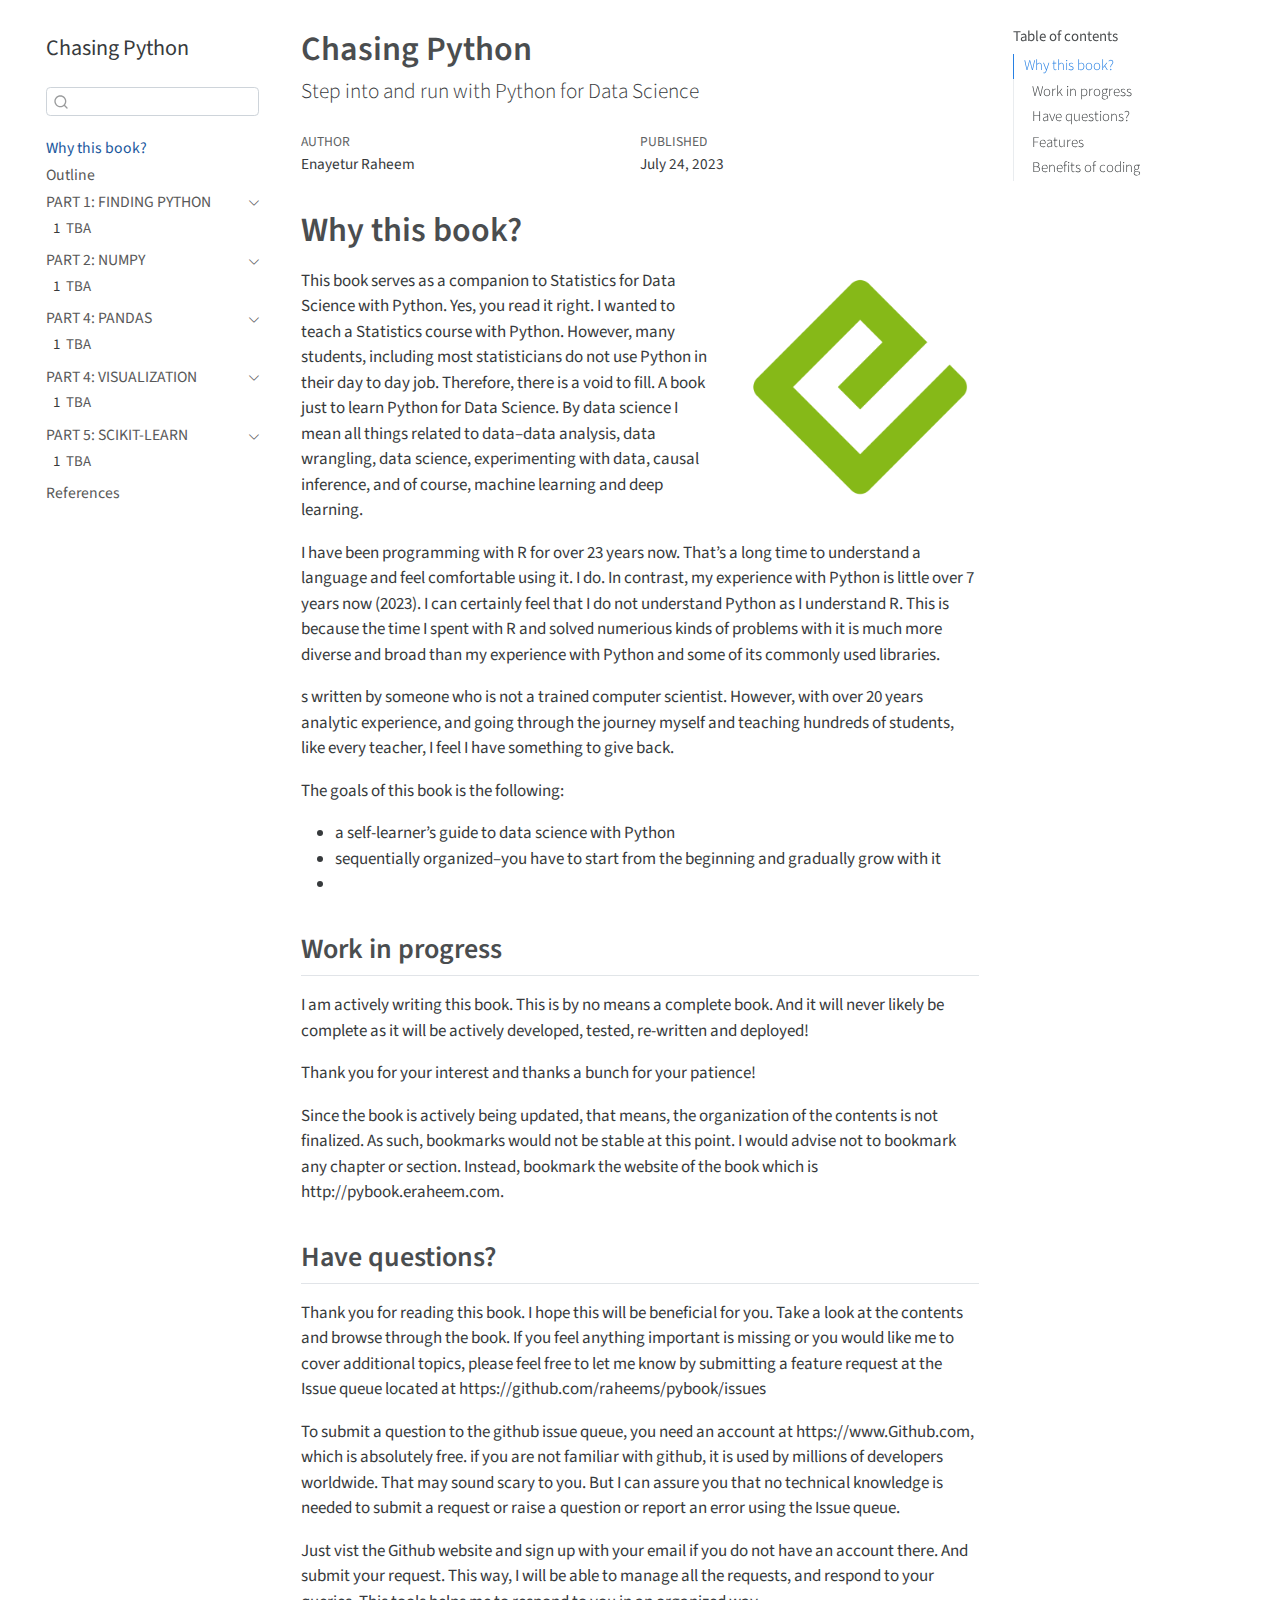
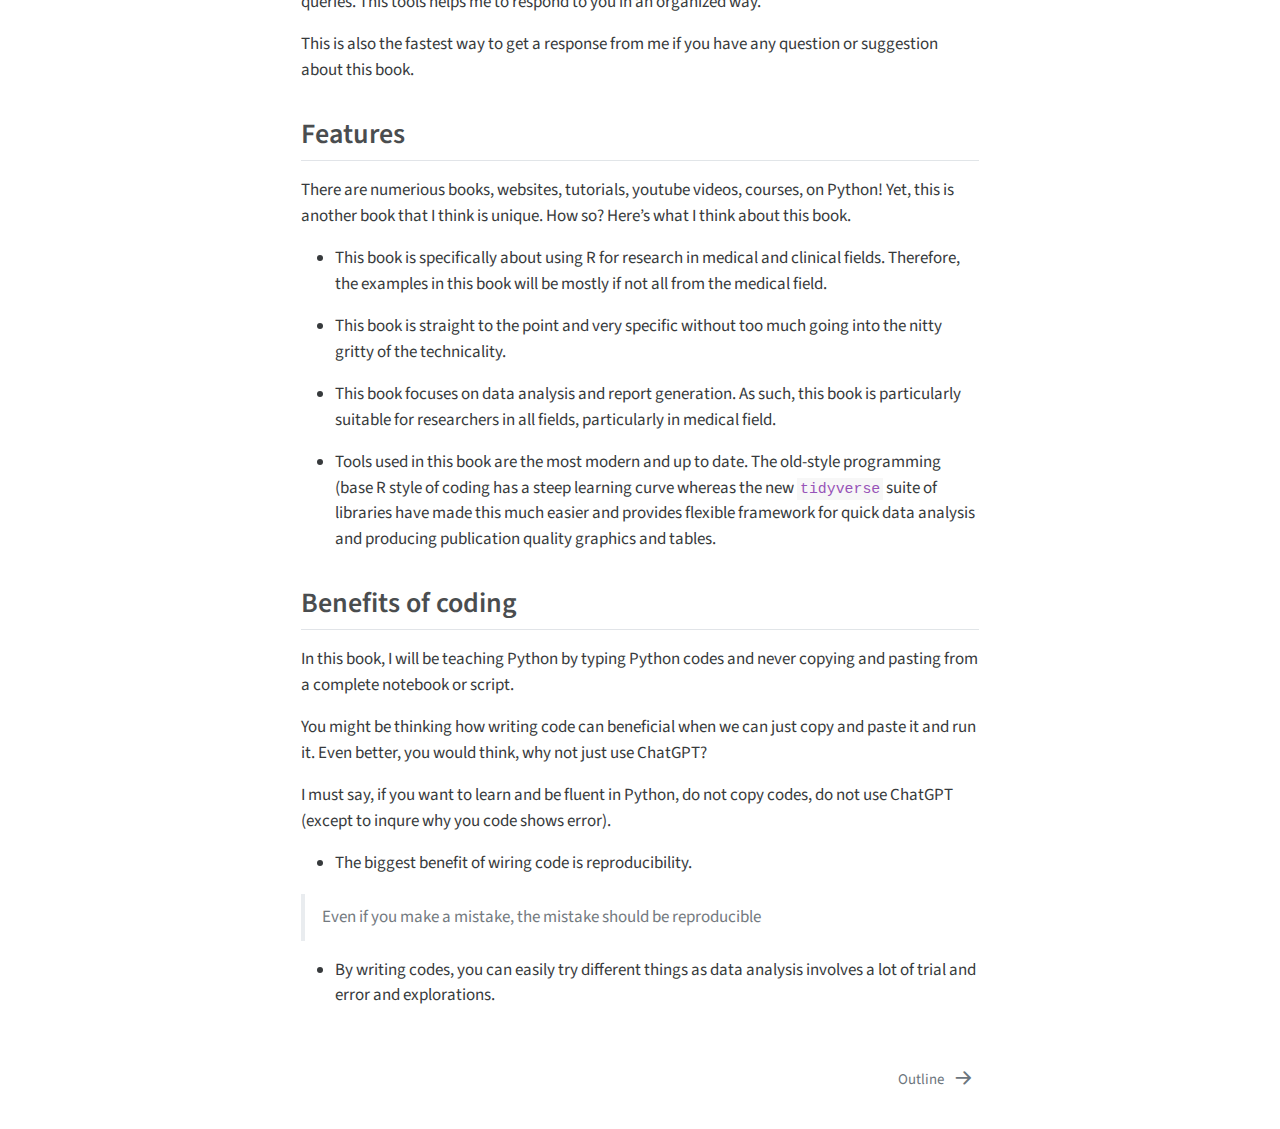
==== _book/index.html @ adffb4a1 "initial commit" ====
<!DOCTYPE html>
<html xmlns="http://www.w3.org/1999/xhtml" lang="en" xml:lang="en"><head>

<meta charset="utf-8">
<meta name="generator" content="quarto-1.3.353">

<meta name="viewport" content="width=device-width, initial-scale=1.0, user-scalable=yes">

<meta name="author" content="Enayetur Raheem">
<meta name="dcterms.date" content="2023-07-24">

<title>Chasing Python</title>
<style>
code{white-space: pre-wrap;}
span.smallcaps{font-variant: small-caps;}
div.columns{display: flex; gap: min(4vw, 1.5em);}
div.column{flex: auto; overflow-x: auto;}
div.hanging-indent{margin-left: 1.5em; text-indent: -1.5em;}
ul.task-list{list-style: none;}
ul.task-list li input[type="checkbox"] {
  width: 0.8em;
  margin: 0 0.8em 0.2em -1em; /* quarto-specific, see https://github.com/quarto-dev/quarto-cli/issues/4556 */ 
  vertical-align: middle;
}
</style>


<script src="site_libs/quarto-nav/quarto-nav.js"></script>
<script src="site_libs/quarto-nav/headroom.min.js"></script>
<script src="site_libs/clipboard/clipboard.min.js"></script>
<script src="site_libs/quarto-search/autocomplete.umd.js"></script>
<script src="site_libs/quarto-search/fuse.min.js"></script>
<script src="site_libs/quarto-search/quarto-search.js"></script>
<meta name="quarto:offset" content="./">
<link href="./outline.html" rel="next">
<script src="site_libs/quarto-html/quarto.js"></script>
<script src="site_libs/quarto-html/popper.min.js"></script>
<script src="site_libs/quarto-html/tippy.umd.min.js"></script>
<script src="site_libs/quarto-html/anchor.min.js"></script>
<link href="site_libs/quarto-html/tippy.css" rel="stylesheet">
<link href="site_libs/quarto-html/quarto-syntax-highlighting.css" rel="stylesheet" id="quarto-text-highlighting-styles">
<script src="site_libs/bootstrap/bootstrap.min.js"></script>
<link href="site_libs/bootstrap/bootstrap-icons.css" rel="stylesheet">
<link href="site_libs/bootstrap/bootstrap.min.css" rel="stylesheet" id="quarto-bootstrap" data-mode="light">
<script id="quarto-search-options" type="application/json">{
  "location": "sidebar",
  "copy-button": false,
  "collapse-after": 3,
  "panel-placement": "start",
  "type": "textbox",
  "limit": 20,
  "language": {
    "search-no-results-text": "No results",
    "search-matching-documents-text": "matching documents",
    "search-copy-link-title": "Copy link to search",
    "search-hide-matches-text": "Hide additional matches",
    "search-more-match-text": "more match in this document",
    "search-more-matches-text": "more matches in this document",
    "search-clear-button-title": "Clear",
    "search-detached-cancel-button-title": "Cancel",
    "search-submit-button-title": "Submit"
  }
}</script>


</head>

<body class="nav-sidebar floating">

<div id="quarto-search-results"></div>
  <header id="quarto-header" class="headroom fixed-top">
  <nav class="quarto-secondary-nav">
    <div class="container-fluid d-flex">
      <button type="button" class="quarto-btn-toggle btn" data-bs-toggle="collapse" data-bs-target="#quarto-sidebar,#quarto-sidebar-glass" aria-controls="quarto-sidebar" aria-expanded="false" aria-label="Toggle sidebar navigation" onclick="if (window.quartoToggleHeadroom) { window.quartoToggleHeadroom(); }">
        <i class="bi bi-layout-text-sidebar-reverse"></i>
      </button>
      <nav class="quarto-page-breadcrumbs" aria-label="breadcrumb"><ol class="breadcrumb"><li class="breadcrumb-item"><a href="./index.html">Why this book?</a></li></ol></nav>
      <a class="flex-grow-1" role="button" data-bs-toggle="collapse" data-bs-target="#quarto-sidebar,#quarto-sidebar-glass" aria-controls="quarto-sidebar" aria-expanded="false" aria-label="Toggle sidebar navigation" onclick="if (window.quartoToggleHeadroom) { window.quartoToggleHeadroom(); }">      
      </a>
      <button type="button" class="btn quarto-search-button" aria-label="Search" onclick="window.quartoOpenSearch();">
        <i class="bi bi-search"></i>
      </button>
    </div>
  </nav>
</header>
<!-- content -->
<div id="quarto-content" class="quarto-container page-columns page-rows-contents page-layout-article">
<!-- sidebar -->
  <nav id="quarto-sidebar" class="sidebar collapse collapse-horizontal sidebar-navigation floating overflow-auto">
    <div class="pt-lg-2 mt-2 text-left sidebar-header">
    <div class="sidebar-title mb-0 py-0">
      <a href="./">Chasing Python</a> 
    </div>
      </div>
        <div class="mt-2 flex-shrink-0 align-items-center">
        <div class="sidebar-search">
        <div id="quarto-search" class="" title="Search"></div>
        </div>
        </div>
    <div class="sidebar-menu-container"> 
    <ul class="list-unstyled mt-1">
        <li class="sidebar-item">
  <div class="sidebar-item-container"> 
  <a href="./index.html" class="sidebar-item-text sidebar-link active">
 <span class="menu-text">Why this book?</span></a>
  </div>
</li>
        <li class="sidebar-item">
  <div class="sidebar-item-container"> 
  <a href="./outline.html" class="sidebar-item-text sidebar-link">
 <span class="menu-text">Outline</span></a>
  </div>
</li>
        <li class="sidebar-item sidebar-item-section">
      <div class="sidebar-item-container"> 
            <a href="./python.html" class="sidebar-item-text sidebar-link">
 <span class="menu-text">PART 1: FINDING PYTHON</span></a>
          <a class="sidebar-item-toggle text-start" data-bs-toggle="collapse" data-bs-target="#quarto-sidebar-section-1" aria-expanded="true" aria-label="Toggle section">
            <i class="bi bi-chevron-right ms-2"></i>
          </a> 
      </div>
      <ul id="quarto-sidebar-section-1" class="collapse list-unstyled sidebar-section depth1 show">  
          <li class="sidebar-item">
  <div class="sidebar-item-container"> 
  <a href="./tba.html" class="sidebar-item-text sidebar-link">
 <span class="menu-text"><span class="chapter-number">1</span>&nbsp; <span class="chapter-title">TBA</span></span></a>
  </div>
</li>
      </ul>
  </li>
        <li class="sidebar-item sidebar-item-section">
      <div class="sidebar-item-container"> 
            <a href="./numpy.html" class="sidebar-item-text sidebar-link">
 <span class="menu-text">PART 2: NUMPY</span></a>
          <a class="sidebar-item-toggle text-start" data-bs-toggle="collapse" data-bs-target="#quarto-sidebar-section-2" aria-expanded="true" aria-label="Toggle section">
            <i class="bi bi-chevron-right ms-2"></i>
          </a> 
      </div>
      <ul id="quarto-sidebar-section-2" class="collapse list-unstyled sidebar-section depth1 show">  
          <li class="sidebar-item">
  <div class="sidebar-item-container"> 
  <a href="./tba.html" class="sidebar-item-text sidebar-link">
 <span class="menu-text"><span class="chapter-number">1</span>&nbsp; <span class="chapter-title">TBA</span></span></a>
  </div>
</li>
      </ul>
  </li>
        <li class="sidebar-item sidebar-item-section">
      <div class="sidebar-item-container"> 
            <a href="./pandas.html" class="sidebar-item-text sidebar-link">
 <span class="menu-text">PART 4: PANDAS</span></a>
          <a class="sidebar-item-toggle text-start" data-bs-toggle="collapse" data-bs-target="#quarto-sidebar-section-3" aria-expanded="true" aria-label="Toggle section">
            <i class="bi bi-chevron-right ms-2"></i>
          </a> 
      </div>
      <ul id="quarto-sidebar-section-3" class="collapse list-unstyled sidebar-section depth1 show">  
          <li class="sidebar-item">
  <div class="sidebar-item-container"> 
  <a href="./tba.html" class="sidebar-item-text sidebar-link">
 <span class="menu-text"><span class="chapter-number">1</span>&nbsp; <span class="chapter-title">TBA</span></span></a>
  </div>
</li>
      </ul>
  </li>
        <li class="sidebar-item sidebar-item-section">
      <div class="sidebar-item-container"> 
            <a href="./viz.html" class="sidebar-item-text sidebar-link">
 <span class="menu-text">PART 4: VISUALIZATION</span></a>
          <a class="sidebar-item-toggle text-start" data-bs-toggle="collapse" data-bs-target="#quarto-sidebar-section-4" aria-expanded="true" aria-label="Toggle section">
            <i class="bi bi-chevron-right ms-2"></i>
          </a> 
      </div>
      <ul id="quarto-sidebar-section-4" class="collapse list-unstyled sidebar-section depth1 show">  
          <li class="sidebar-item">
  <div class="sidebar-item-container"> 
  <a href="./tba.html" class="sidebar-item-text sidebar-link">
 <span class="menu-text"><span class="chapter-number">1</span>&nbsp; <span class="chapter-title">TBA</span></span></a>
  </div>
</li>
      </ul>
  </li>
        <li class="sidebar-item sidebar-item-section">
      <div class="sidebar-item-container"> 
            <a href="./sklearn.html" class="sidebar-item-text sidebar-link">
 <span class="menu-text">PART 5: SCIKIT-LEARN</span></a>
          <a class="sidebar-item-toggle text-start" data-bs-toggle="collapse" data-bs-target="#quarto-sidebar-section-5" aria-expanded="true" aria-label="Toggle section">
            <i class="bi bi-chevron-right ms-2"></i>
          </a> 
      </div>
      <ul id="quarto-sidebar-section-5" class="collapse list-unstyled sidebar-section depth1 show">  
          <li class="sidebar-item">
  <div class="sidebar-item-container"> 
  <a href="./tba.html" class="sidebar-item-text sidebar-link">
 <span class="menu-text"><span class="chapter-number">1</span>&nbsp; <span class="chapter-title">TBA</span></span></a>
  </div>
</li>
      </ul>
  </li>
        <li class="sidebar-item">
  <div class="sidebar-item-container"> 
  <a href="./references.html" class="sidebar-item-text sidebar-link">
 <span class="menu-text">References</span></a>
  </div>
</li>
    </ul>
    </div>
</nav>
<div id="quarto-sidebar-glass" data-bs-toggle="collapse" data-bs-target="#quarto-sidebar,#quarto-sidebar-glass"></div>
<!-- margin-sidebar -->
    <div id="quarto-margin-sidebar" class="sidebar margin-sidebar">
        <nav id="TOC" role="doc-toc" class="toc-active">
    <h2 id="toc-title">Table of contents</h2>
   
  <ul>
  <li><a href="#why-this-book" id="toc-why-this-book" class="nav-link active" data-scroll-target="#why-this-book">Why this book?</a>
  <ul class="collapse">
  <li><a href="#work-in-progress" id="toc-work-in-progress" class="nav-link" data-scroll-target="#work-in-progress">Work in progress</a></li>
  <li><a href="#have-questions" id="toc-have-questions" class="nav-link" data-scroll-target="#have-questions">Have questions?</a></li>
  <li><a href="#features" id="toc-features" class="nav-link" data-scroll-target="#features">Features</a></li>
  <li><a href="#why_coding" id="toc-why_coding" class="nav-link" data-scroll-target="#why_coding">Benefits of coding</a></li>
  </ul></li>
  </ul>
</nav>
    </div>
<!-- main -->
<main class="content" id="quarto-document-content">

<header id="title-block-header" class="quarto-title-block default">
<div class="quarto-title">
<h1 class="title">Chasing Python</h1>
<p class="subtitle lead">Step into and run with Python for Data Science</p>
</div>



<div class="quarto-title-meta">

    <div>
    <div class="quarto-title-meta-heading">Author</div>
    <div class="quarto-title-meta-contents">
             <p>Enayetur Raheem </p>
          </div>
  </div>
    
    <div>
    <div class="quarto-title-meta-heading">Published</div>
    <div class="quarto-title-meta-contents">
      <p class="date">July 24, 2023</p>
    </div>
  </div>
  
    
  </div>
  

</header>


<section id="why-this-book" class="level1 unnumbered">
<h1 class="unnumbered">Why this book?</h1><p><img src="cover.png" title="Chasing Python" class="quarto-cover-image img-fluid"></p>
<p>This book serves as a companion to Statistics for Data Science with Python. Yes, you read it right. I wanted to teach a Statistics course with Python. However, many students, including most statisticians do not use Python in their day to day job. Therefore, there is a void to fill. A book just to learn Python for Data Science. By data science I mean all things related to data–data analysis, data wrangling, data science, experimenting with data, causal inference, and of course, machine learning and deep learning.</p>
<p>I have been programming with R for over 23 years now. That’s a long time to understand a language and feel comfortable using it. I do. In contrast, my experience with Python is little over 7 years now (2023). I can certainly feel that I do not understand Python as I understand R. This is because the time I spent with R and solved numerious kinds of problems with it is much more diverse and broad than my experience with Python and some of its commonly used libraries.</p>
<p>s written by someone who is not a trained computer scientist. However, with over 20 years analytic experience, and going through the journey myself and teaching hundreds of students, like every teacher, I feel I have something to give back.</p>
<p>The goals of this book is the following:</p>
<ul>
<li>a self-learner’s guide to data science with Python</li>
<li>sequentially organized–you have to start from the beginning and gradually grow with it</li>
<li></li>
</ul>
<section id="work-in-progress" class="level2">
<h2 class="anchored" data-anchor-id="work-in-progress">Work in progress</h2>
<p>I am actively writing this book. This is by no means a complete book. And it will never likely be complete as it will be actively developed, tested, re-written and deployed!</p>
<p>Thank you for your interest and thanks a bunch for your patience!</p>
<p>Since the book is actively being updated, that means, the organization of the contents is not finalized. As such, bookmarks would not be stable at this point. I would advise not to bookmark any chapter or section. Instead, bookmark the website of the book which is http://pybook.eraheem.com.</p>
</section>
<section id="have-questions" class="level2">
<h2 class="anchored" data-anchor-id="have-questions">Have questions?</h2>
<p>Thank you for reading this book. I hope this will be beneficial for you. Take a look at the contents and browse through the book. If you feel anything important is missing or you would like me to cover additional topics, please feel free to let me know by submitting a feature request at the Issue queue located at https://github.com/raheems/pybook/issues</p>
<p>To submit a question to the github issue queue, you need an account at https://www.Github.com, which is absolutely free. if you are not familiar with github, it is used by millions of developers worldwide. That may sound scary to you. But I can assure you that no technical knowledge is needed to submit a request or raise a question or report an error using the Issue queue.</p>
<p>Just vist the Github website and sign up with your email if you do not have an account there. And submit your request. This way, I will be able to manage all the requests, and respond to your queries. This tools helps me to respond to you in an organized way.</p>
<p>This is also the fastest way to get a response from me if you have any question or suggestion about this book.</p>
</section>
<section id="features" class="level2">
<h2 class="anchored" data-anchor-id="features">Features</h2>
<p>There are numerious books, websites, tutorials, youtube videos, courses, on Python! Yet, this is another book that I think is unique. How so? Here’s what I think about this book.</p>
<ul>
<li><p>This book is specifically about using R for research in medical and clinical fields. Therefore, the examples in this book will be mostly if not all from the medical field.</p></li>
<li><p>This book is straight to the point and very specific without too much going into the nitty gritty of the technicality.</p></li>
<li><p>This book focuses on data analysis and report generation. As such, this book is particularly suitable for researchers in all fields, particularly in medical field.</p></li>
<li><p>Tools used in this book are the most modern and up to date. The old-style programming (base R style of coding has a steep learning curve whereas the new <code>tidyverse</code> suite of libraries have made this much easier and provides flexible framework for quick data analysis and producing publication quality graphics and tables.</p></li>
</ul>
</section>
<section id="why_coding" class="level2">
<h2 class="anchored" data-anchor-id="why_coding">Benefits of coding</h2>
<p>In this book, I will be teaching Python by typing Python codes and never copying and pasting from a complete notebook or script.</p>
<p>You might be thinking how writing code can beneficial when we can just copy and paste it and run it. Even better, you would think, why not just use ChatGPT?</p>
<p>I must say, if you want to learn and be fluent in Python, do not copy codes, do not use ChatGPT (except to inqure why you code shows error).</p>
<ul>
<li>The biggest benefit of wiring code is reproducibility.</li>
</ul>
<blockquote class="blockquote">
<p>Even if you make a mistake, the mistake should be reproducible</p>
</blockquote>
<ul>
<li>By writing codes, you can easily try different things as data analysis involves a lot of trial and error and explorations.</li>
</ul>


</section>
</section>

</main> <!-- /main -->
<script id="quarto-html-after-body" type="application/javascript">
window.document.addEventListener("DOMContentLoaded", function (event) {
  const toggleBodyColorMode = (bsSheetEl) => {
    const mode = bsSheetEl.getAttribute("data-mode");
    const bodyEl = window.document.querySelector("body");
    if (mode === "dark") {
      bodyEl.classList.add("quarto-dark");
      bodyEl.classList.remove("quarto-light");
    } else {
      bodyEl.classList.add("quarto-light");
      bodyEl.classList.remove("quarto-dark");
    }
  }
  const toggleBodyColorPrimary = () => {
    const bsSheetEl = window.document.querySelector("link#quarto-bootstrap");
    if (bsSheetEl) {
      toggleBodyColorMode(bsSheetEl);
    }
  }
  toggleBodyColorPrimary();  
  const icon = "";
  const anchorJS = new window.AnchorJS();
  anchorJS.options = {
    placement: 'right',
    icon: icon
  };
  anchorJS.add('.anchored');
  const isCodeAnnotation = (el) => {
    for (const clz of el.classList) {
      if (clz.startsWith('code-annotation-')) {                     
        return true;
      }
    }
    return false;
  }
  const clipboard = new window.ClipboardJS('.code-copy-button', {
    text: function(trigger) {
      const codeEl = trigger.previousElementSibling.cloneNode(true);
      for (const childEl of codeEl.children) {
        if (isCodeAnnotation(childEl)) {
          childEl.remove();
        }
      }
      return codeEl.innerText;
    }
  });
  clipboard.on('success', function(e) {
    // button target
    const button = e.trigger;
    // don't keep focus
    button.blur();
    // flash "checked"
    button.classList.add('code-copy-button-checked');
    var currentTitle = button.getAttribute("title");
    button.setAttribute("title", "Copied!");
    let tooltip;
    if (window.bootstrap) {
      button.setAttribute("data-bs-toggle", "tooltip");
      button.setAttribute("data-bs-placement", "left");
      button.setAttribute("data-bs-title", "Copied!");
      tooltip = new bootstrap.Tooltip(button, 
        { trigger: "manual", 
          customClass: "code-copy-button-tooltip",
          offset: [0, -8]});
      tooltip.show();    
    }
    setTimeout(function() {
      if (tooltip) {
        tooltip.hide();
        button.removeAttribute("data-bs-title");
        button.removeAttribute("data-bs-toggle");
        button.removeAttribute("data-bs-placement");
      }
      button.setAttribute("title", currentTitle);
      button.classList.remove('code-copy-button-checked');
    }, 1000);
    // clear code selection
    e.clearSelection();
  });
  function tippyHover(el, contentFn) {
    const config = {
      allowHTML: true,
      content: contentFn,
      maxWidth: 500,
      delay: 100,
      arrow: false,
      appendTo: function(el) {
          return el.parentElement;
      },
      interactive: true,
      interactiveBorder: 10,
      theme: 'quarto',
      placement: 'bottom-start'
    };
    window.tippy(el, config); 
  }
  const noterefs = window.document.querySelectorAll('a[role="doc-noteref"]');
  for (var i=0; i<noterefs.length; i++) {
    const ref = noterefs[i];
    tippyHover(ref, function() {
      // use id or data attribute instead here
      let href = ref.getAttribute('data-footnote-href') || ref.getAttribute('href');
      try { href = new URL(href).hash; } catch {}
      const id = href.replace(/^#\/?/, "");
      const note = window.document.getElementById(id);
      return note.innerHTML;
    });
  }
      let selectedAnnoteEl;
      const selectorForAnnotation = ( cell, annotation) => {
        let cellAttr = 'data-code-cell="' + cell + '"';
        let lineAttr = 'data-code-annotation="' +  annotation + '"';
        const selector = 'span[' + cellAttr + '][' + lineAttr + ']';
        return selector;
      }
      const selectCodeLines = (annoteEl) => {
        const doc = window.document;
        const targetCell = annoteEl.getAttribute("data-target-cell");
        const targetAnnotation = annoteEl.getAttribute("data-target-annotation");
        const annoteSpan = window.document.querySelector(selectorForAnnotation(targetCell, targetAnnotation));
        const lines = annoteSpan.getAttribute("data-code-lines").split(",");
        const lineIds = lines.map((line) => {
          return targetCell + "-" + line;
        })
        let top = null;
        let height = null;
        let parent = null;
        if (lineIds.length > 0) {
            //compute the position of the single el (top and bottom and make a div)
            const el = window.document.getElementById(lineIds[0]);
            top = el.offsetTop;
            height = el.offsetHeight;
            parent = el.parentElement.parentElement;
          if (lineIds.length > 1) {
            const lastEl = window.document.getElementById(lineIds[lineIds.length - 1]);
            const bottom = lastEl.offsetTop + lastEl.offsetHeight;
            height = bottom - top;
          }
          if (top !== null && height !== null && parent !== null) {
            // cook up a div (if necessary) and position it 
            let div = window.document.getElementById("code-annotation-line-highlight");
            if (div === null) {
              div = window.document.createElement("div");
              div.setAttribute("id", "code-annotation-line-highlight");
              div.style.position = 'absolute';
              parent.appendChild(div);
            }
            div.style.top = top - 2 + "px";
            div.style.height = height + 4 + "px";
            let gutterDiv = window.document.getElementById("code-annotation-line-highlight-gutter");
            if (gutterDiv === null) {
              gutterDiv = window.document.createElement("div");
              gutterDiv.setAttribute("id", "code-annotation-line-highlight-gutter");
              gutterDiv.style.position = 'absolute';
              const codeCell = window.document.getElementById(targetCell);
              const gutter = codeCell.querySelector('.code-annotation-gutter');
              gutter.appendChild(gutterDiv);
            }
            gutterDiv.style.top = top - 2 + "px";
            gutterDiv.style.height = height + 4 + "px";
          }
          selectedAnnoteEl = annoteEl;
        }
      };
      const unselectCodeLines = () => {
        const elementsIds = ["code-annotation-line-highlight", "code-annotation-line-highlight-gutter"];
        elementsIds.forEach((elId) => {
          const div = window.document.getElementById(elId);
          if (div) {
            div.remove();
          }
        });
        selectedAnnoteEl = undefined;
      };
      // Attach click handler to the DT
      const annoteDls = window.document.querySelectorAll('dt[data-target-cell]');
      for (const annoteDlNode of annoteDls) {
        annoteDlNode.addEventListener('click', (event) => {
          const clickedEl = event.target;
          if (clickedEl !== selectedAnnoteEl) {
            unselectCodeLines();
            const activeEl = window.document.querySelector('dt[data-target-cell].code-annotation-active');
            if (activeEl) {
              activeEl.classList.remove('code-annotation-active');
            }
            selectCodeLines(clickedEl);
            clickedEl.classList.add('code-annotation-active');
          } else {
            // Unselect the line
            unselectCodeLines();
            clickedEl.classList.remove('code-annotation-active');
          }
        });
      }
  const findCites = (el) => {
    const parentEl = el.parentElement;
    if (parentEl) {
      const cites = parentEl.dataset.cites;
      if (cites) {
        return {
          el,
          cites: cites.split(' ')
        };
      } else {
        return findCites(el.parentElement)
      }
    } else {
      return undefined;
    }
  };
  var bibliorefs = window.document.querySelectorAll('a[role="doc-biblioref"]');
  for (var i=0; i<bibliorefs.length; i++) {
    const ref = bibliorefs[i];
    const citeInfo = findCites(ref);
    if (citeInfo) {
      tippyHover(citeInfo.el, function() {
        var popup = window.document.createElement('div');
        citeInfo.cites.forEach(function(cite) {
          var citeDiv = window.document.createElement('div');
          citeDiv.classList.add('hanging-indent');
          citeDiv.classList.add('csl-entry');
          var biblioDiv = window.document.getElementById('ref-' + cite);
          if (biblioDiv) {
            citeDiv.innerHTML = biblioDiv.innerHTML;
          }
          popup.appendChild(citeDiv);
        });
        return popup.innerHTML;
      });
    }
  }
});
</script>
<nav class="page-navigation">
  <div class="nav-page nav-page-previous">
  </div>
  <div class="nav-page nav-page-next">
      <a href="./outline.html" class="pagination-link">
        <span class="nav-page-text">Outline</span> <i class="bi bi-arrow-right-short"></i>
      </a>
  </div>
</nav>
</div> <!-- /content -->



</body></html>
---- _book/site_libs/quarto-html/tippy.css ----
.tippy-box[data-animation=fade][data-state=hidden]{opacity:0}[data-tippy-root]{max-width:calc(100vw - 10px)}.tippy-box{position:relative;background-color:#333;color:#fff;border-radius:4px;font-size:14px;line-height:1.4;white-space:normal;outline:0;transition-property:transform,visibility,opacity}.tippy-box[data-placement^=top]>.tippy-arrow{bottom:0}.tippy-box[data-placement^=top]>.tippy-arrow:before{bottom:-7px;left:0;border-width:8px 8px 0;border-top-color:initial;transform-origin:center top}.tippy-box[data-placement^=bottom]>.tippy-arrow{top:0}.tippy-box[data-placement^=bottom]>.tippy-arrow:before{top:-7px;left:0;border-width:0 8px 8px;border-bottom-color:initial;transform-origin:center bottom}.tippy-box[data-placement^=left]>.tippy-arrow{right:0}.tippy-box[data-placement^=left]>.tippy-arrow:before{border-width:8px 0 8px 8px;border-left-color:initial;right:-7px;transform-origin:center left}.tippy-box[data-placement^=right]>.tippy-arrow{left:0}.tippy-box[data-placement^=right]>.tippy-arrow:before{left:-7px;border-width:8px 8px 8px 0;border-right-color:initial;transform-origin:center right}.tippy-box[data-inertia][data-state=visible]{transition-timing-function:cubic-bezier(.54,1.5,.38,1.11)}.tippy-arrow{width:16px;height:16px;color:#333}.tippy-arrow:before{content:"";position:absolute;border-color:transparent;border-style:solid}.tippy-content{position:relative;padding:5px 9px;z-index:1}
---- _book/site_libs/quarto-html/quarto-syntax-highlighting.css ----
/* quarto syntax highlight colors */
:root {
  --quarto-hl-ot-color: #007020;
  --quarto-hl-at-color: #7d9029;
  --quarto-hl-ss-color: #bb6688;
  --quarto-hl-an-color: #60a0b0;
  --quarto-hl-fu-color: #06287e;
  --quarto-hl-st-color: #4070a0;
  --quarto-hl-cf-color: #007020;
  --quarto-hl-op-color: #666666;
  --quarto-hl-er-color: #ff0000;
  --quarto-hl-bn-color: #40a070;
  --quarto-hl-al-color: #ff0000;
  --quarto-hl-va-color: #19177c;
  --quarto-hl-bu-color: #008000;
  --quarto-hl-ex-color: inherit;
  --quarto-hl-pp-color: #bc7a00;
  --quarto-hl-in-color: #60a0b0;
  --quarto-hl-vs-color: #4070a0;
  --quarto-hl-wa-color: #60a0b0;
  --quarto-hl-do-color: #ba2121;
  --quarto-hl-im-color: #008000;
  --quarto-hl-ch-color: #4070a0;
  --quarto-hl-dt-color: #902000;
  --quarto-hl-fl-color: #40a070;
  --quarto-hl-co-color: #60a0b0;
  --quarto-hl-cv-color: #60a0b0;
  --quarto-hl-cn-color: #880000;
  --quarto-hl-sc-color: #4070a0;
  --quarto-hl-dv-color: #40a070;
  --quarto-hl-kw-color: #007020;
}

/* other quarto variables */
:root {
  --quarto-font-monospace: SFMono-Regular, Menlo, Monaco, Consolas, "Liberation Mono", "Courier New", monospace;
}

pre > code.sourceCode > span {
  color: #007020;
  font-style: inherit;
}

code span {
  color: #007020;
  font-style: inherit;
}

code.sourceCode > span {
  color: #007020;
  font-style: inherit;
}

div.sourceCode,
div.sourceCode pre.sourceCode {
  color: #007020;
  font-style: inherit;
}

code span.ot {
  color: #007020;
  font-style: inherit;
}

code span.at {
  color: #7d9029;
  font-style: inherit;
}

code span.ss {
  color: #bb6688;
  font-style: inherit;
}

code span.an {
  color: #60a0b0;
  font-weight: bold;
  font-style: italic;
}

code span.fu {
  color: #06287e;
  font-style: inherit;
}

code span.st {
  color: #4070a0;
  font-style: inherit;
}

code span.cf {
  color: #007020;
  font-weight: bold;
  font-style: inherit;
}

code span.op {
  color: #666666;
  font-style: inherit;
}

code span.er {
  color: #ff0000;
  font-weight: bold;
  font-style: inherit;
}

code span.bn {
  color: #40a070;
  font-style: inherit;
}

code span.al {
  color: #ff0000;
  font-weight: bold;
  font-style: inherit;
}

code span.va {
  color: #19177c;
  font-style: inherit;
}

code span.bu {
  color: #008000;
  font-style: inherit;
}

code span.ex {
  font-style: inherit;
}

code span.pp {
  color: #bc7a00;
  font-style: inherit;
}

code span.in {
  color: #60a0b0;
  font-weight: bold;
  font-style: italic;
}

code span.vs {
  color: #4070a0;
  font-style: inherit;
}

code span.wa {
  color: #60a0b0;
  font-weight: bold;
  font-style: italic;
}

code span.do {
  color: #ba2121;
  font-style: italic;
}

code span.im {
  color: #008000;
  font-weight: bold;
  font-style: inherit;
}

code span.ch {
  color: #4070a0;
  font-style: inherit;
}

code span.dt {
  color: #902000;
  font-style: inherit;
}

code span.fl {
  color: #40a070;
  font-style: inherit;
}

code span.co {
  color: #60a0b0;
  font-style: italic;
}

code span.cv {
  color: #60a0b0;
  font-weight: bold;
  font-style: italic;
}

code span.cn {
  color: #880000;
  font-style: inherit;
}

code span.sc {
  color: #4070a0;
  font-style: inherit;
}

code span.dv {
  color: #40a070;
  font-style: inherit;
}

code span.kw {
  color: #007020;
  font-weight: bold;
  font-style: inherit;
}

.prevent-inlining {
  content: "</";
}

/*# sourceMappingURL=debc5d5d77c3f9108843748ff7464032.css.map */
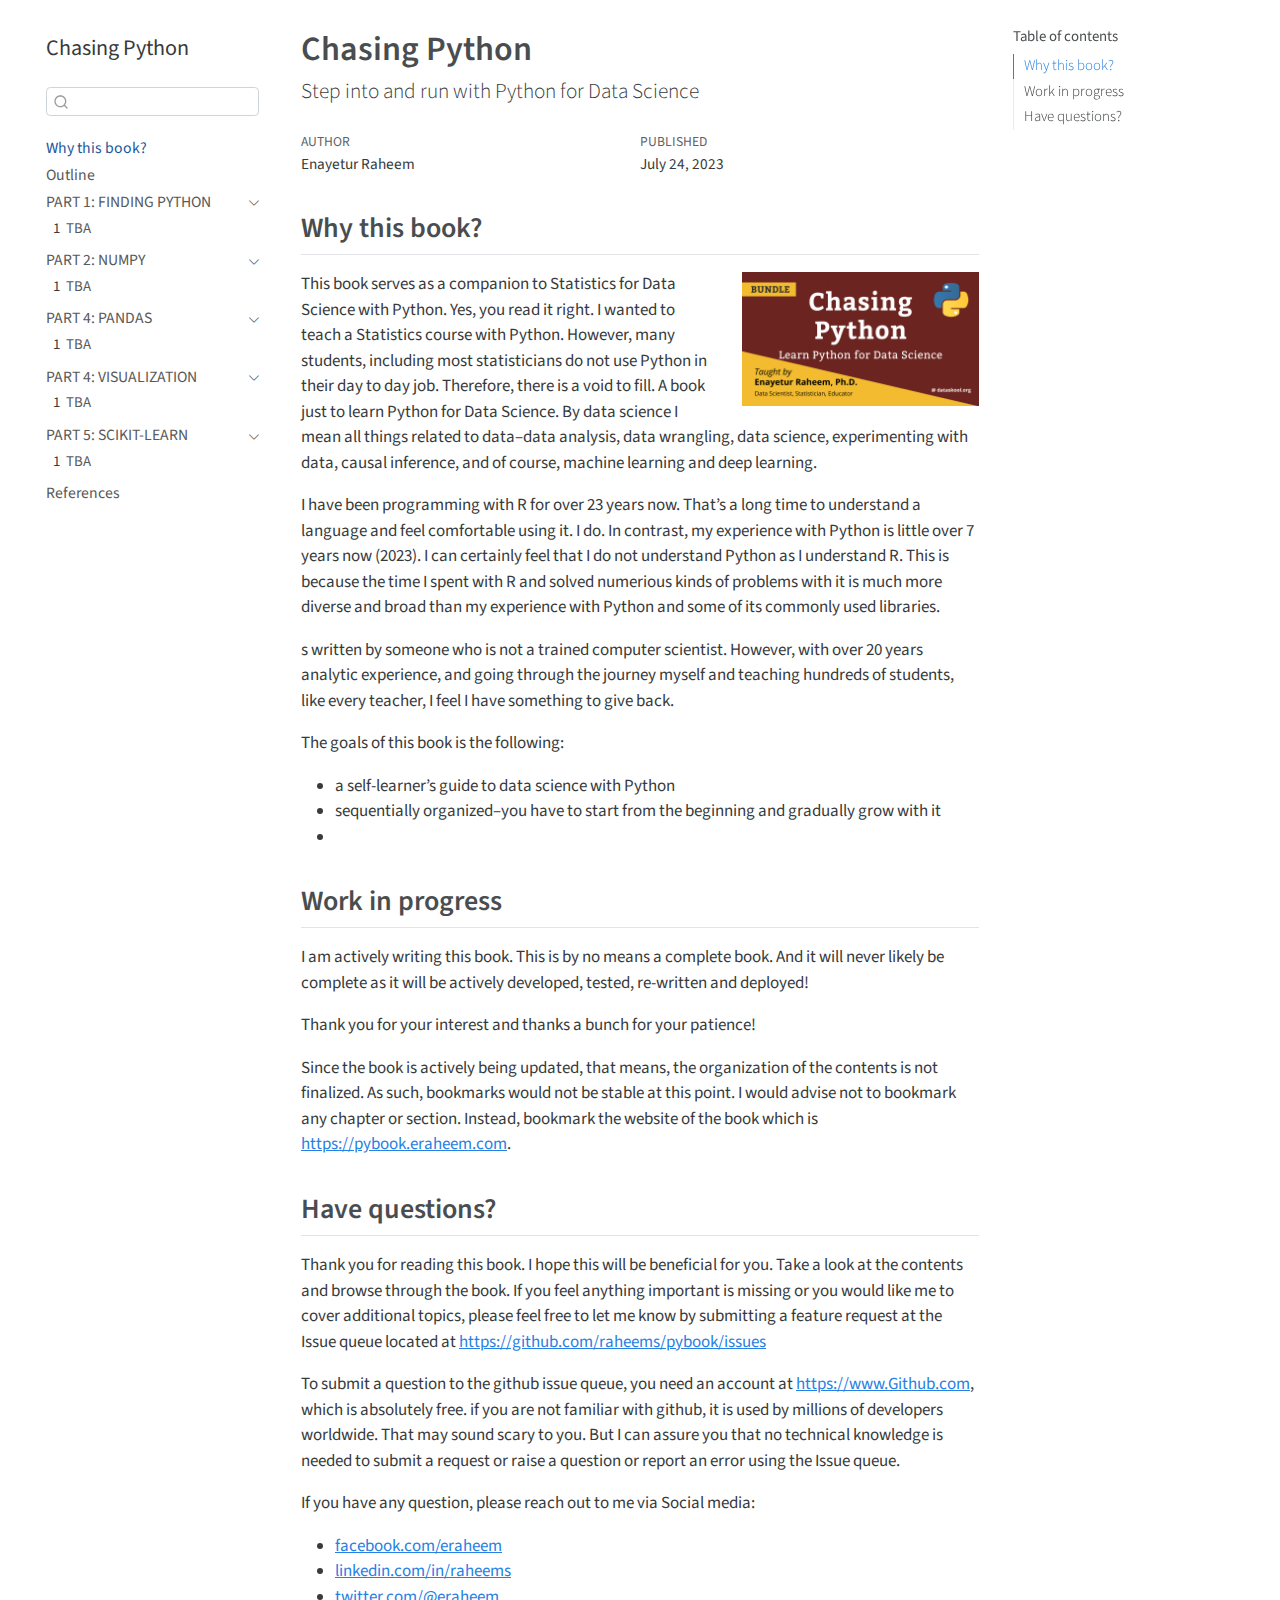
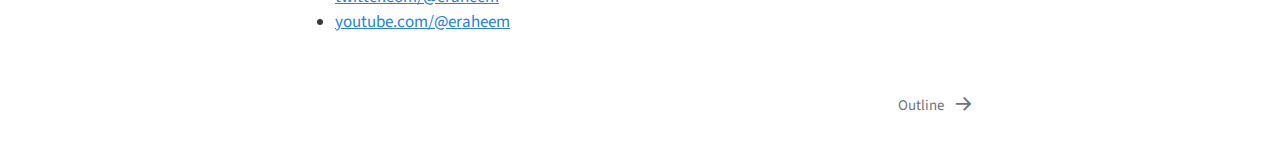
==== commit 7fcac566: "updated intro" ====
--- a/_book/index.html
+++ b/_book/index.html
@@ -212,13 +212,9 @@
     <h2 id="toc-title">Table of contents</h2>
    
   <ul>
-  <li><a href="#why-this-book" id="toc-why-this-book" class="nav-link active" data-scroll-target="#why-this-book">Why this book?</a>
-  <ul class="collapse">
+  <li><a href="#why-this-book" id="toc-why-this-book" class="nav-link active" data-scroll-target="#why-this-book">Why this book?</a></li>
   <li><a href="#work-in-progress" id="toc-work-in-progress" class="nav-link" data-scroll-target="#work-in-progress">Work in progress</a></li>
   <li><a href="#have-questions" id="toc-have-questions" class="nav-link" data-scroll-target="#have-questions">Have questions?</a></li>
-  <li><a href="#features" id="toc-features" class="nav-link" data-scroll-target="#features">Features</a></li>
-  <li><a href="#why_coding" id="toc-why_coding" class="nav-link" data-scroll-target="#why_coding">Benefits of coding</a></li>
-  </ul></li>
   </ul>
 </nav>
     </div>
@@ -256,8 +252,8 @@
 </header>
 
 
-<section id="why-this-book" class="level1 unnumbered">
-<h1 class="unnumbered">Why this book?</h1><p><img src="cover.png" title="Chasing Python" class="quarto-cover-image img-fluid"></p>
+<section id="why-this-book" class="level2 unnumbered">
+<h2 class="unnumbered anchored" data-anchor-id="why-this-book">Why this book?</h2><p><img src="images/course-card-python-bundle.png" title="Chasing Python" class="quarto-cover-image img-fluid"></p>
 <p>This book serves as a companion to Statistics for Data Science with Python. Yes, you read it right. I wanted to teach a Statistics course with Python. However, many students, including most statisticians do not use Python in their day to day job. Therefore, there is a void to fill. A book just to learn Python for Data Science. By data science I mean all things related to data–data analysis, data wrangling, data science, experimenting with data, causal inference, and of course, machine learning and deep learning.</p>
 <p>I have been programming with R for over 23 years now. That’s a long time to understand a language and feel comfortable using it. I do. In contrast, my experience with Python is little over 7 years now (2023). I can certainly feel that I do not understand Python as I understand R. This is because the time I spent with R and solved numerious kinds of problems with it is much more diverse and broad than my experience with Python and some of its commonly used libraries.</p>
 <p>s written by someone who is not a trained computer scientist. However, with over 20 years analytic experience, and going through the journey myself and teaching hundreds of students, like every teacher, I feel I have something to give back.</p>
@@ -267,46 +263,26 @@
 <li>sequentially organized–you have to start from the beginning and gradually grow with it</li>
 <li></li>
 </ul>
+</section>
 <section id="work-in-progress" class="level2">
 <h2 class="anchored" data-anchor-id="work-in-progress">Work in progress</h2>
 <p>I am actively writing this book. This is by no means a complete book. And it will never likely be complete as it will be actively developed, tested, re-written and deployed!</p>
 <p>Thank you for your interest and thanks a bunch for your patience!</p>
-<p>Since the book is actively being updated, that means, the organization of the contents is not finalized. As such, bookmarks would not be stable at this point. I would advise not to bookmark any chapter or section. Instead, bookmark the website of the book which is http://pybook.eraheem.com.</p>
+<p>Since the book is actively being updated, that means, the organization of the contents is not finalized. As such, bookmarks would not be stable at this point. I would advise not to bookmark any chapter or section. Instead, bookmark the website of the book which is <a href="https://pybook.eraheem.com">https://pybook.eraheem.com</a>.</p>
 </section>
 <section id="have-questions" class="level2">
 <h2 class="anchored" data-anchor-id="have-questions">Have questions?</h2>
-<p>Thank you for reading this book. I hope this will be beneficial for you. Take a look at the contents and browse through the book. If you feel anything important is missing or you would like me to cover additional topics, please feel free to let me know by submitting a feature request at the Issue queue located at https://github.com/raheems/pybook/issues</p>
-<p>To submit a question to the github issue queue, you need an account at https://www.Github.com, which is absolutely free. if you are not familiar with github, it is used by millions of developers worldwide. That may sound scary to you. But I can assure you that no technical knowledge is needed to submit a request or raise a question or report an error using the Issue queue.</p>
-<p>Just vist the Github website and sign up with your email if you do not have an account there. And submit your request. This way, I will be able to manage all the requests, and respond to your queries. This tools helps me to respond to you in an organized way.</p>
-<p>This is also the fastest way to get a response from me if you have any question or suggestion about this book.</p>
-</section>
-<section id="features" class="level2">
-<h2 class="anchored" data-anchor-id="features">Features</h2>
-<p>There are numerious books, websites, tutorials, youtube videos, courses, on Python! Yet, this is another book that I think is unique. How so? Here’s what I think about this book.</p>
+<p>Thank you for reading this book. I hope this will be beneficial for you. Take a look at the contents and browse through the book. If you feel anything important is missing or you would like me to cover additional topics, please feel free to let me know by submitting a feature request at the Issue queue located at <a href="https://github.com/raheems/pybook/issues">https://github.com/raheems/pybook/issues</a></p>
+<p>To submit a question to the github issue queue, you need an account at <a href="https://www.Github.com">https://www.Github.com</a>, which is absolutely free. if you are not familiar with github, it is used by millions of developers worldwide. That may sound scary to you. But I can assure you that no technical knowledge is needed to submit a request or raise a question or report an error using the Issue queue.</p>
+<p>If you have any question, please reach out to me via Social media:</p>
 <ul>
-<li><p>This book is specifically about using R for research in medical and clinical fields. Therefore, the examples in this book will be mostly if not all from the medical field.</p></li>
-<li><p>This book is straight to the point and very specific without too much going into the nitty gritty of the technicality.</p></li>
-<li><p>This book focuses on data analysis and report generation. As such, this book is particularly suitable for researchers in all fields, particularly in medical field.</p></li>
-<li><p>Tools used in this book are the most modern and up to date. The old-style programming (base R style of coding has a steep learning curve whereas the new <code>tidyverse</code> suite of libraries have made this much easier and provides flexible framework for quick data analysis and producing publication quality graphics and tables.</p></li>
+<li><a href="https://facebook.com/eraheem" target="_blank">facebook.com/eraheem</a></li>
+<li><a href="https://linkedin.com/in/raheems" target="_blank">linkedin.com/in/raheems</a></li>
+<li><a href="https://twitter.com/@eraheem" target="_blank">twitter.com/@eraheem</a></li>
+<li><a href="https://youtube.com/@eraheem" target="_blank">youtube.com/@eraheem</a></li>
 </ul>
-</section>
-<section id="why_coding" class="level2">
-<h2 class="anchored" data-anchor-id="why_coding">Benefits of coding</h2>
-<p>In this book, I will be teaching Python by typing Python codes and never copying and pasting from a complete notebook or script.</p>
-<p>You might be thinking how writing code can beneficial when we can just copy and paste it and run it. Even better, you would think, why not just use ChatGPT?</p>
-<p>I must say, if you want to learn and be fluent in Python, do not copy codes, do not use ChatGPT (except to inqure why you code shows error).</p>
-<ul>
-<li>The biggest benefit of wiring code is reproducibility.</li>
-</ul>
-<blockquote class="blockquote">
-<p>Even if you make a mistake, the mistake should be reproducible</p>
-</blockquote>
-<ul>
-<li>By writing codes, you can easily try different things as data analysis involves a lot of trial and error and explorations.</li>
-</ul>
-
-
-</section>
+
+
 </section>
 
 </main> <!-- /main -->
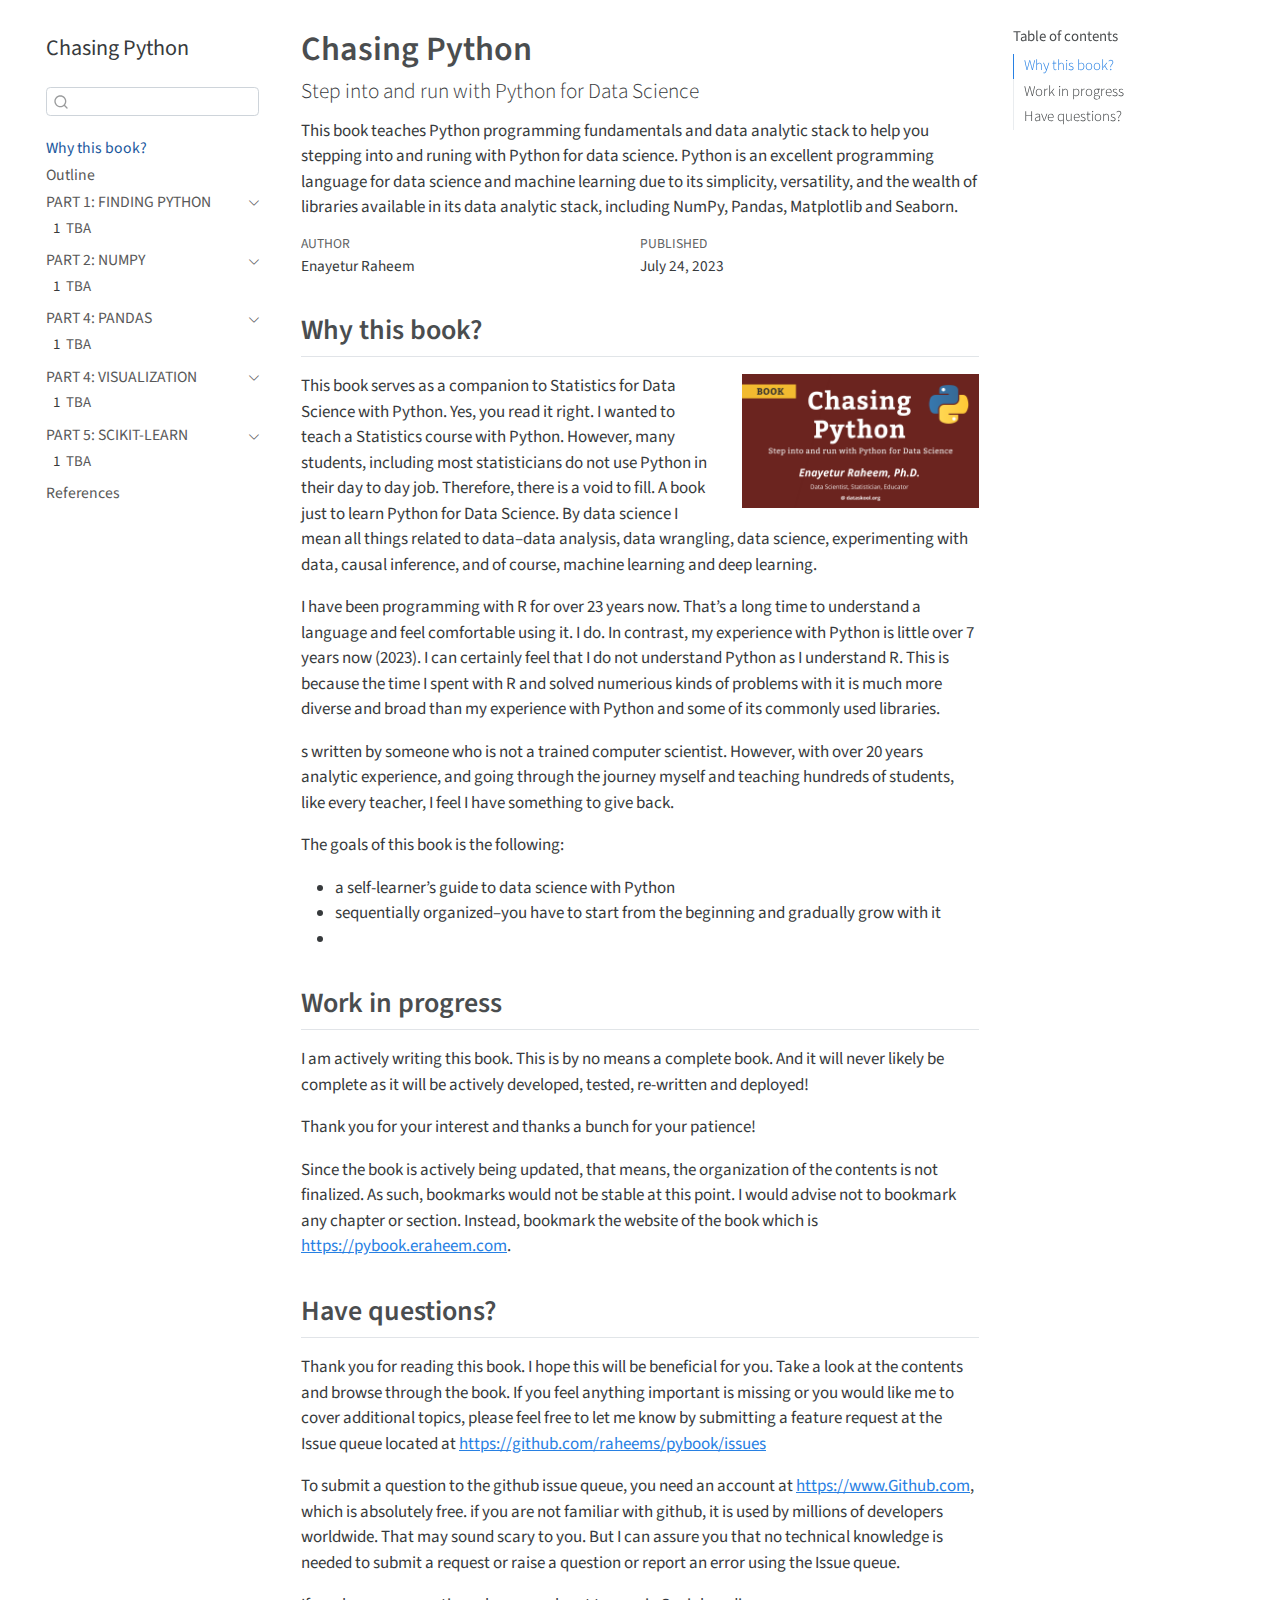
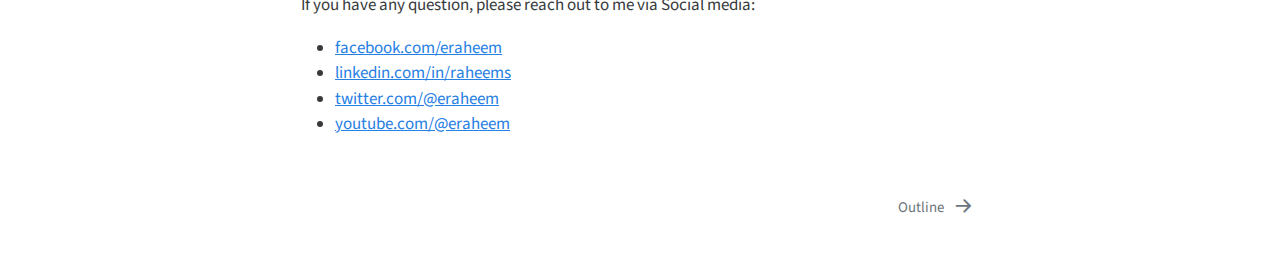
==== commit b862a230: "added meta description + cover image" ====
--- a/_book/index.html
+++ b/_book/index.html
@@ -8,6 +8,7 @@
 
 <meta name="author" content="Enayetur Raheem">
 <meta name="dcterms.date" content="2023-07-24">
+<meta name="description" content="This book teaches Python programming fundamentals and data analytic stack to help you stepping into and runing with Python for data science. Python is an excellent programming language for data science and machine learning due to its simplicity, versatility, and the wealth of libraries available in its data analytic stack, including NumPy, Pandas, Matplotlib and Seaborn.">
 
 <title>Chasing Python</title>
 <style>
@@ -227,6 +228,11 @@
 <p class="subtitle lead">Step into and run with Python for Data Science</p>
 </div>
 
+<div>
+  <div class="description">
+    This book teaches Python programming fundamentals and data analytic stack to help you stepping into and runing with Python for data science. Python is an excellent programming language for data science and machine learning due to its simplicity, versatility, and the wealth of libraries available in its data analytic stack, including NumPy, Pandas, Matplotlib and Seaborn.
+  </div>
+</div>
 
 
 <div class="quarto-title-meta">
@@ -253,7 +259,7 @@
 
 
 <section id="why-this-book" class="level2 unnumbered">
-<h2 class="unnumbered anchored" data-anchor-id="why-this-book">Why this book?</h2><p><img src="images/course-card-python-bundle.png" title="Chasing Python" class="quarto-cover-image img-fluid"></p>
+<h2 class="unnumbered anchored" data-anchor-id="why-this-book">Why this book?</h2><p><img src="images/pybook-cover.png" title="Chasing Python" class="quarto-cover-image img-fluid"></p>
 <p>This book serves as a companion to Statistics for Data Science with Python. Yes, you read it right. I wanted to teach a Statistics course with Python. However, many students, including most statisticians do not use Python in their day to day job. Therefore, there is a void to fill. A book just to learn Python for Data Science. By data science I mean all things related to data–data analysis, data wrangling, data science, experimenting with data, causal inference, and of course, machine learning and deep learning.</p>
 <p>I have been programming with R for over 23 years now. That’s a long time to understand a language and feel comfortable using it. I do. In contrast, my experience with Python is little over 7 years now (2023). I can certainly feel that I do not understand Python as I understand R. This is because the time I spent with R and solved numerious kinds of problems with it is much more diverse and broad than my experience with Python and some of its commonly used libraries.</p>
 <p>s written by someone who is not a trained computer scientist. However, with over 20 years analytic experience, and going through the journey myself and teaching hundreds of students, like every teacher, I feel I have something to give back.</p>
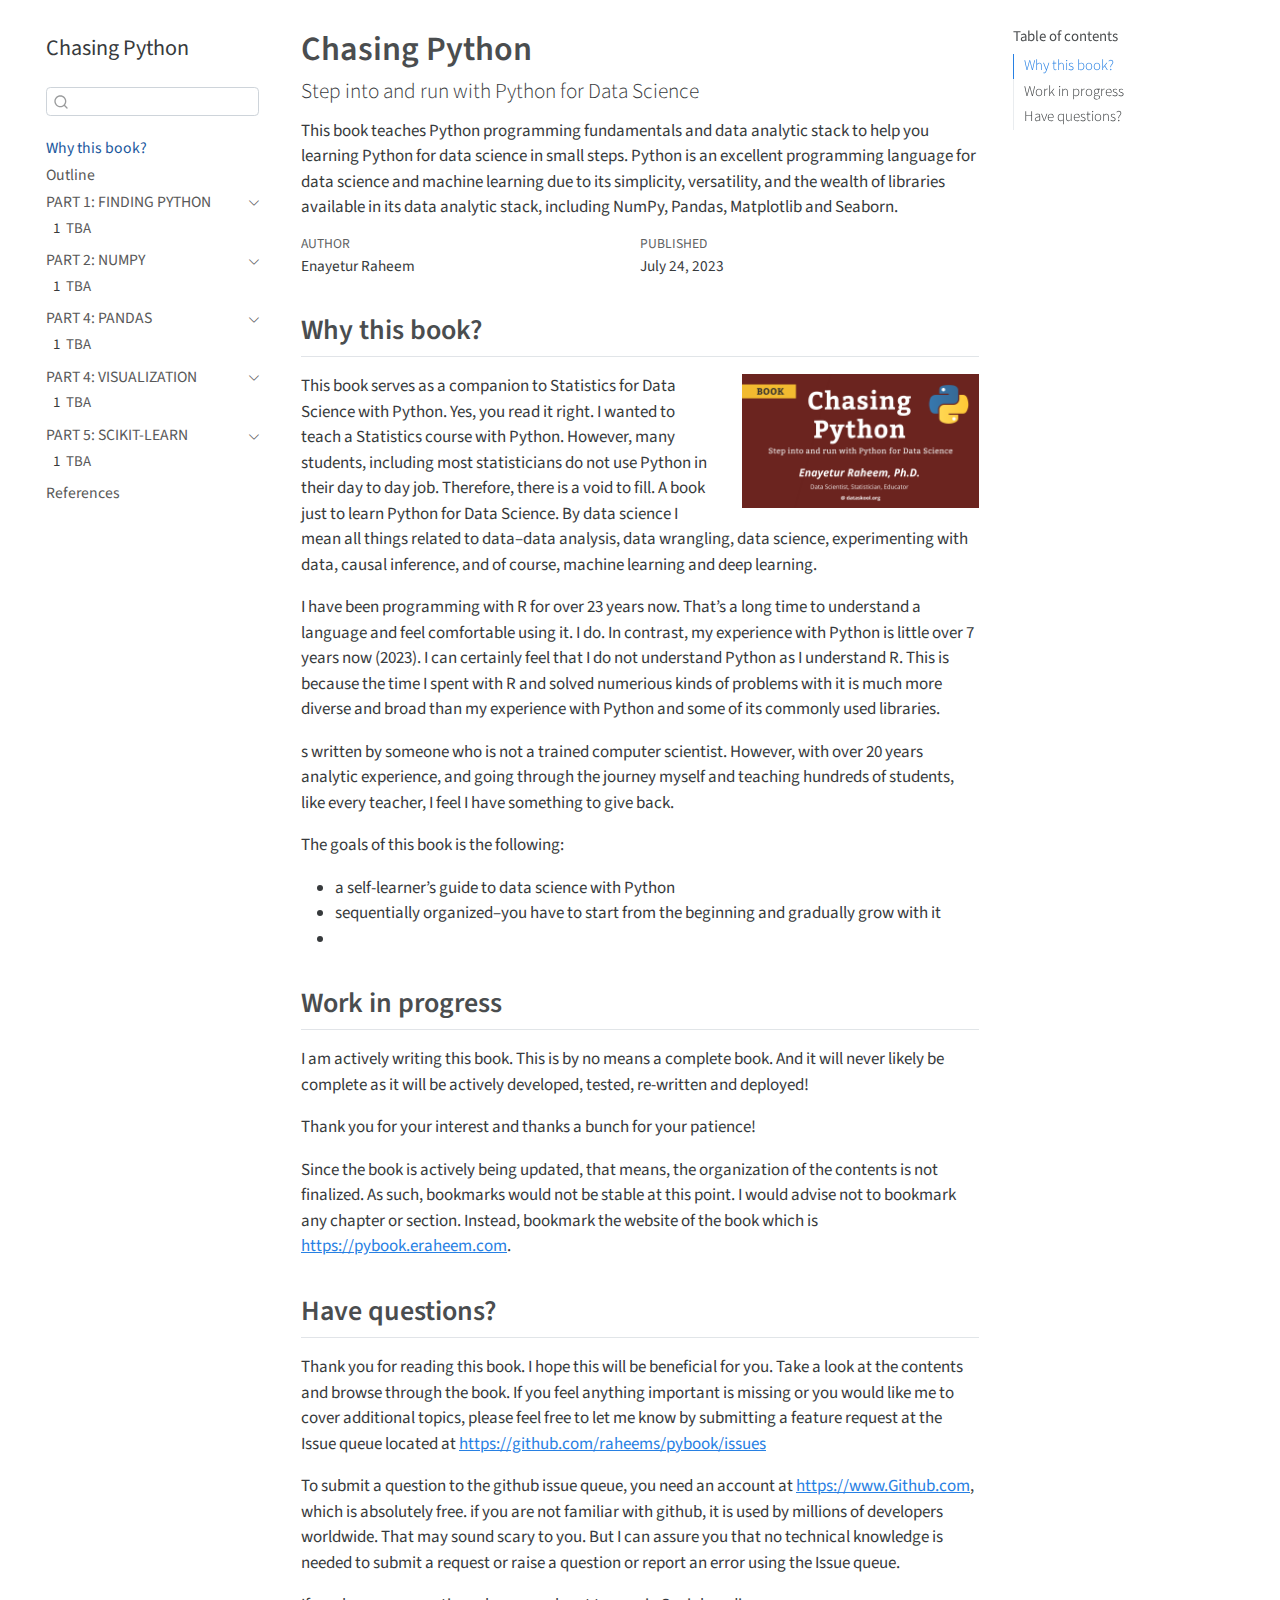
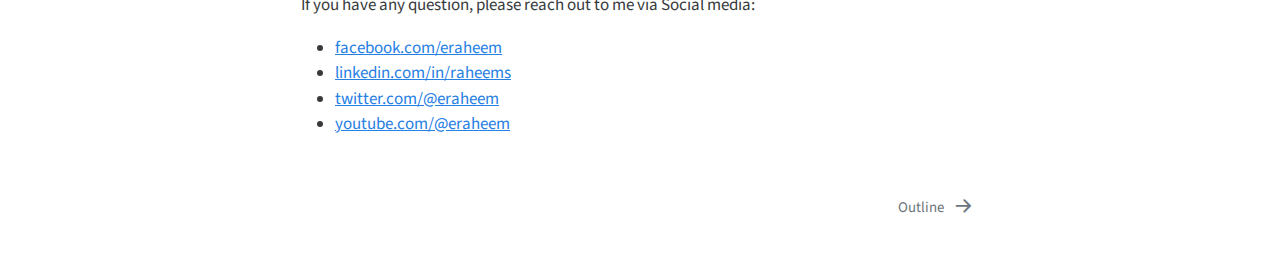
==== commit de5e9230: "added cover image on outline page" ====
--- a/_book/index.html
+++ b/_book/index.html
@@ -8,7 +8,7 @@
 
 <meta name="author" content="Enayetur Raheem">
 <meta name="dcterms.date" content="2023-07-24">
-<meta name="description" content="This book teaches Python programming fundamentals and data analytic stack to help you stepping into and runing with Python for data science. Python is an excellent programming language for data science and machine learning due to its simplicity, versatility, and the wealth of libraries available in its data analytic stack, including NumPy, Pandas, Matplotlib and Seaborn.">
+<meta name="description" content="This book teaches Python programming fundamentals and data analytic stack to help you learning Python for data science in small steps. Python is an excellent programming language for data science and machine learning due to its simplicity, versatility, and the wealth of libraries available in its data analytic stack, including NumPy, Pandas, Matplotlib and Seaborn.">
 
 <title>Chasing Python</title>
 <style>
@@ -230,7 +230,7 @@
 
 <div>
   <div class="description">
-    This book teaches Python programming fundamentals and data analytic stack to help you stepping into and runing with Python for data science. Python is an excellent programming language for data science and machine learning due to its simplicity, versatility, and the wealth of libraries available in its data analytic stack, including NumPy, Pandas, Matplotlib and Seaborn.
+    This book teaches Python programming fundamentals and data analytic stack to help you learning Python for data science in small steps. Python is an excellent programming language for data science and machine learning due to its simplicity, versatility, and the wealth of libraries available in its data analytic stack, including NumPy, Pandas, Matplotlib and Seaborn.
   </div>
 </div>
 
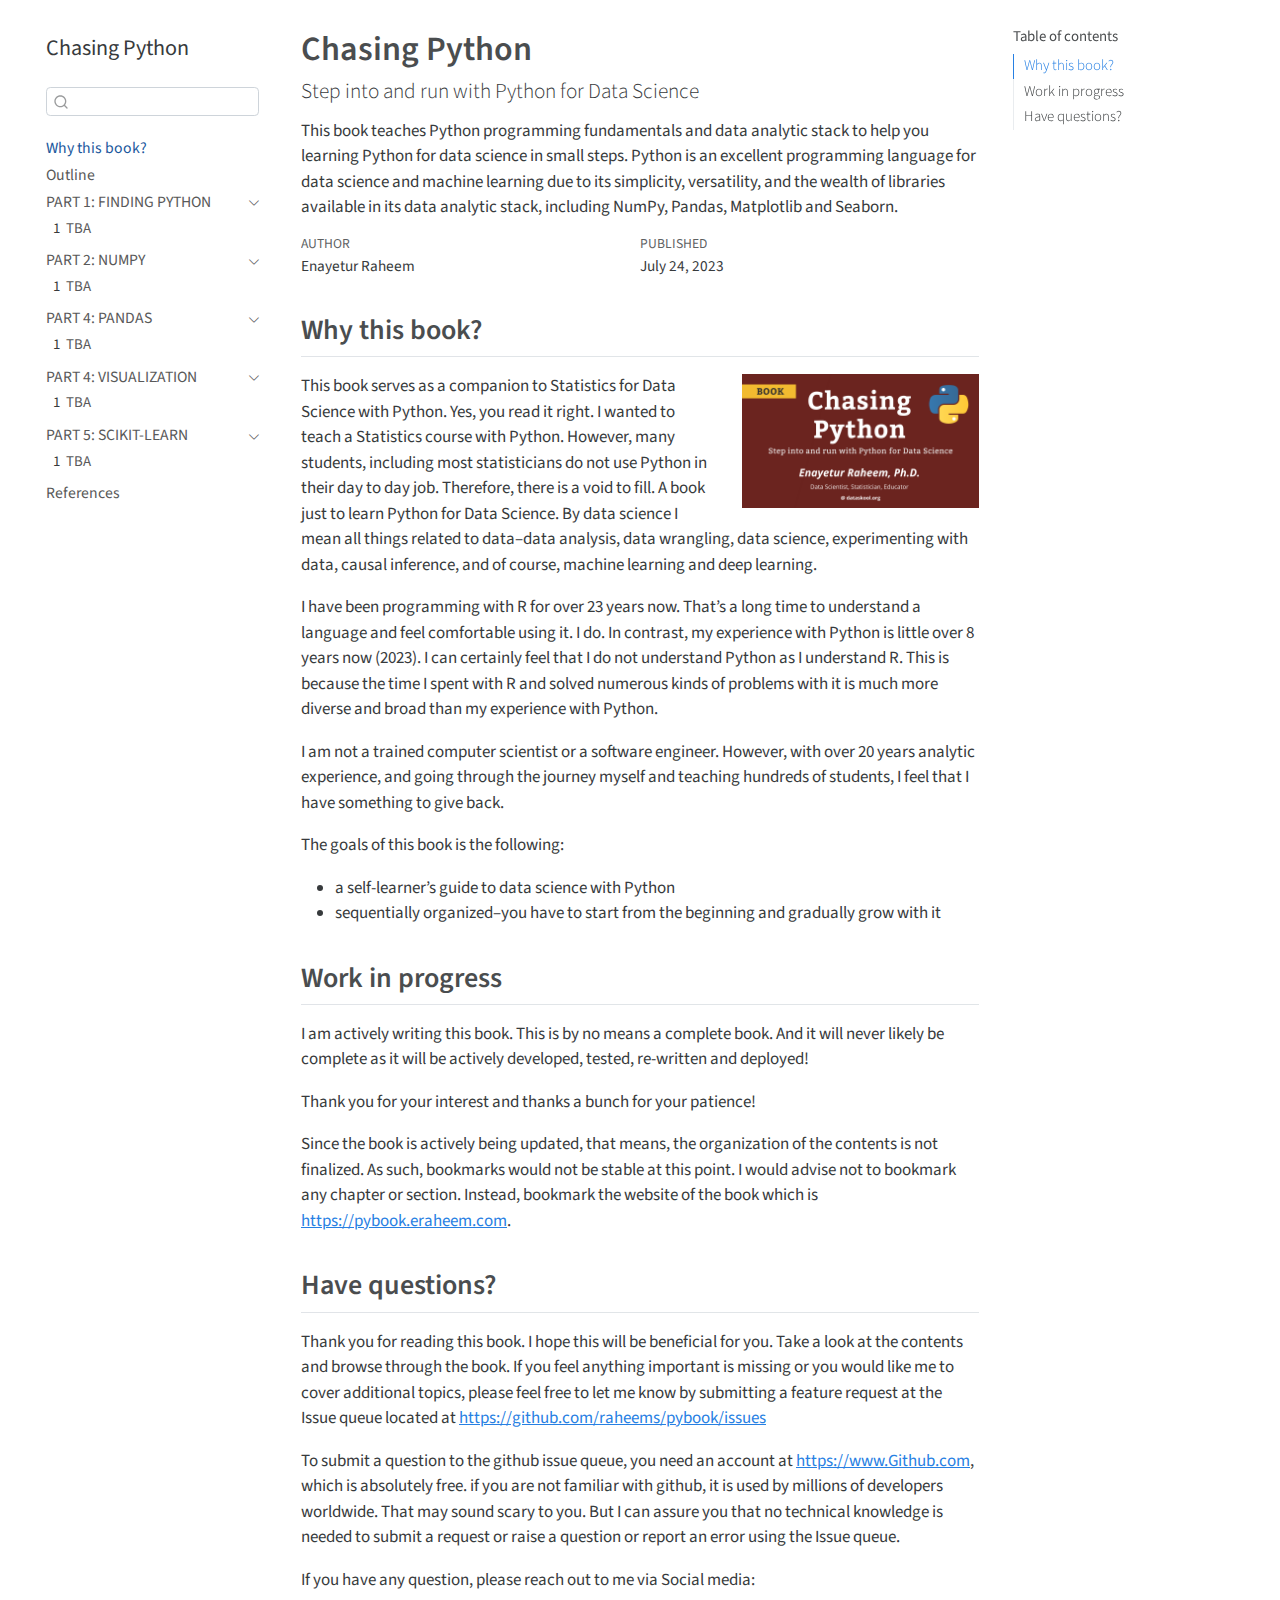
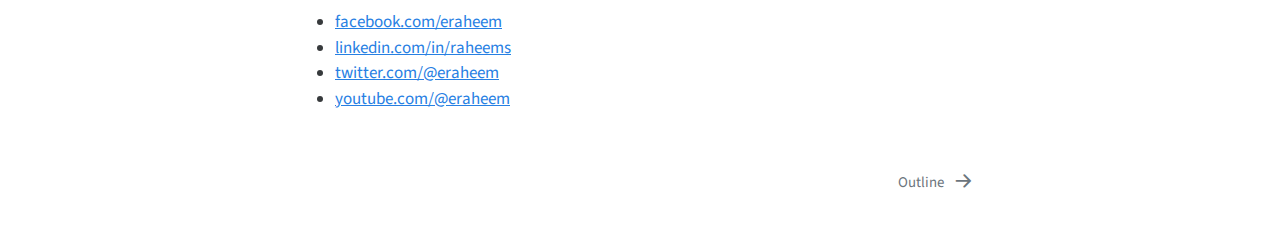
==== commit 40454e56: "added meta description + cover image" ====
--- a/_book/index.html
+++ b/_book/index.html
@@ -261,13 +261,12 @@
 <section id="why-this-book" class="level2 unnumbered">
 <h2 class="unnumbered anchored" data-anchor-id="why-this-book">Why this book?</h2><p><img src="images/pybook-cover.png" title="Chasing Python" class="quarto-cover-image img-fluid"></p>
 <p>This book serves as a companion to Statistics for Data Science with Python. Yes, you read it right. I wanted to teach a Statistics course with Python. However, many students, including most statisticians do not use Python in their day to day job. Therefore, there is a void to fill. A book just to learn Python for Data Science. By data science I mean all things related to data–data analysis, data wrangling, data science, experimenting with data, causal inference, and of course, machine learning and deep learning.</p>
-<p>I have been programming with R for over 23 years now. That’s a long time to understand a language and feel comfortable using it. I do. In contrast, my experience with Python is little over 7 years now (2023). I can certainly feel that I do not understand Python as I understand R. This is because the time I spent with R and solved numerious kinds of problems with it is much more diverse and broad than my experience with Python and some of its commonly used libraries.</p>
-<p>s written by someone who is not a trained computer scientist. However, with over 20 years analytic experience, and going through the journey myself and teaching hundreds of students, like every teacher, I feel I have something to give back.</p>
+<p>I have been programming with R for over 23 years now. That’s a long time to understand a language and feel comfortable using it. I do. In contrast, my experience with Python is little over 8 years now (2023). I can certainly feel that I do not understand Python as I understand R. This is because the time I spent with R and solved numerous kinds of problems with it is much more diverse and broad than my experience with Python.</p>
+<p>I am not a trained computer scientist or a software engineer. However, with over 20 years analytic experience, and going through the journey myself and teaching hundreds of students, I feel that I have something to give back.</p>
 <p>The goals of this book is the following:</p>
 <ul>
 <li>a self-learner’s guide to data science with Python</li>
 <li>sequentially organized–you have to start from the beginning and gradually grow with it</li>
-<li></li>
 </ul>
 </section>
 <section id="work-in-progress" class="level2">
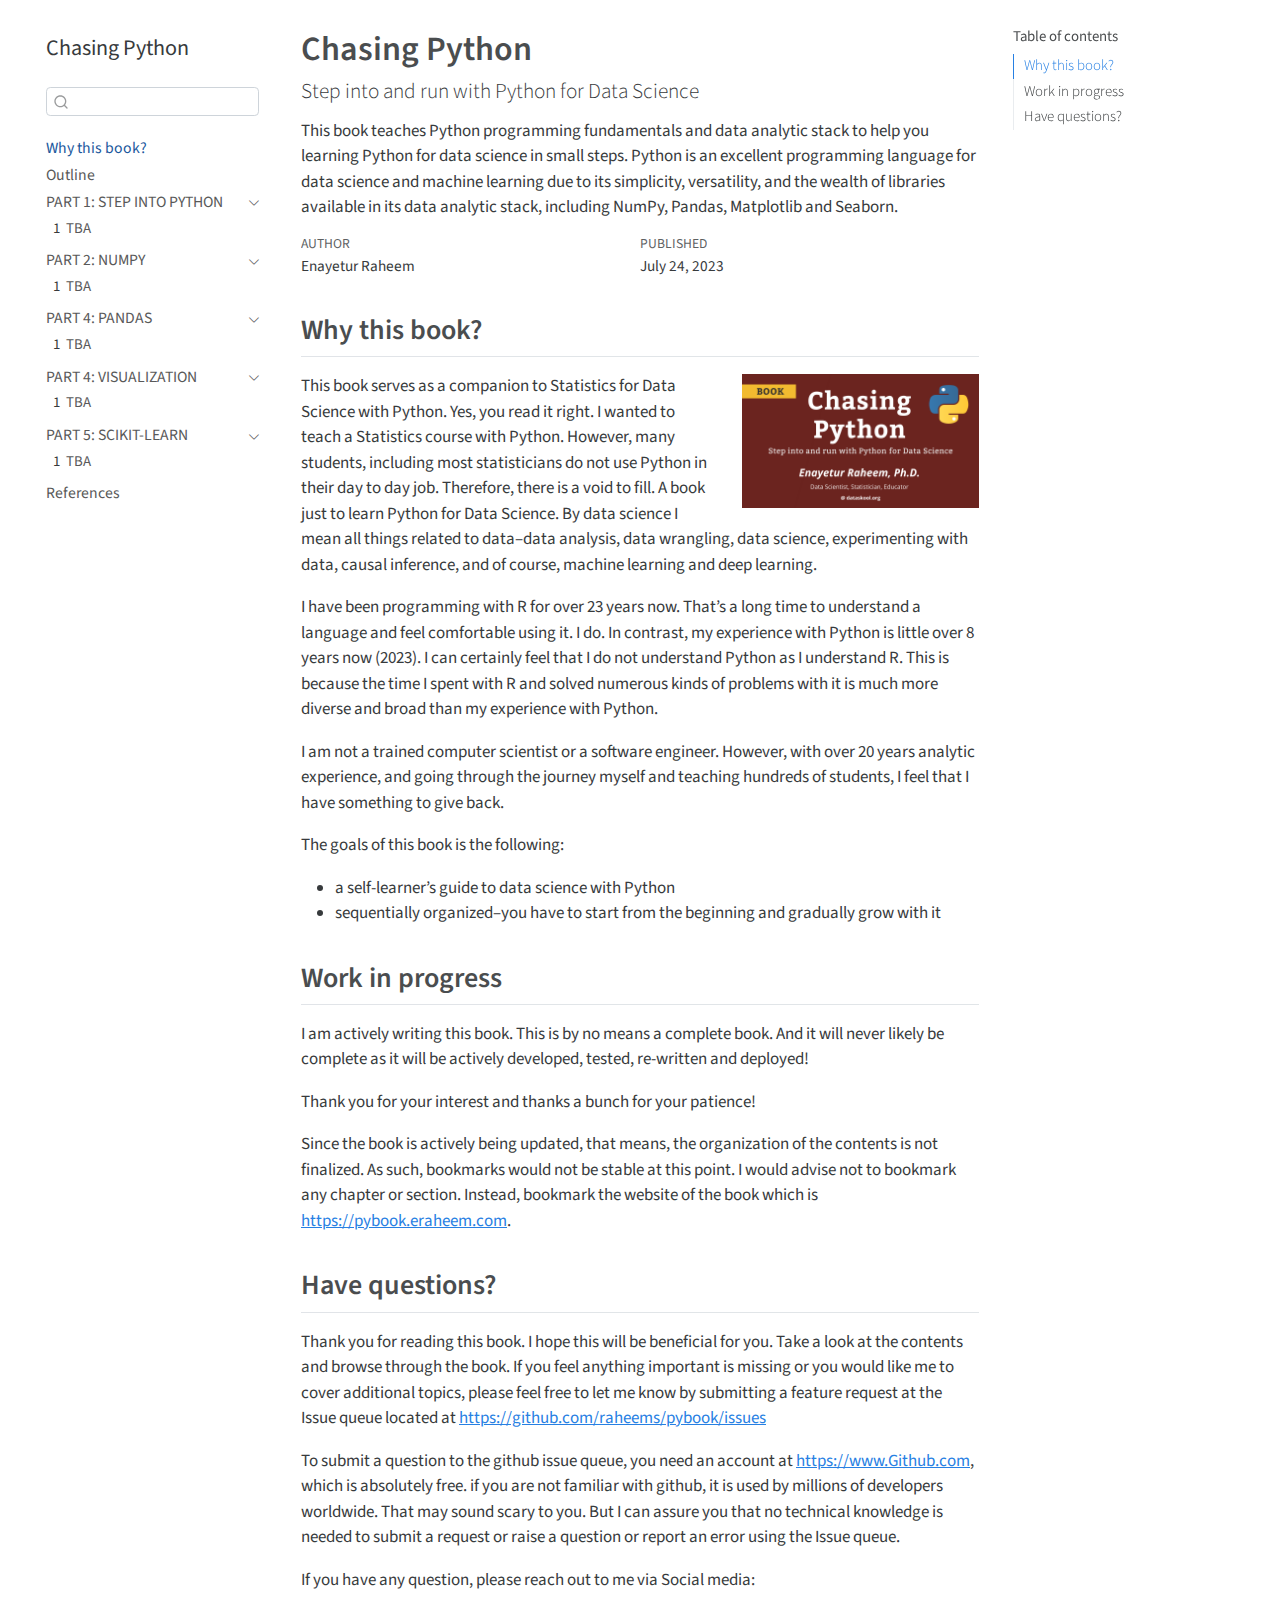
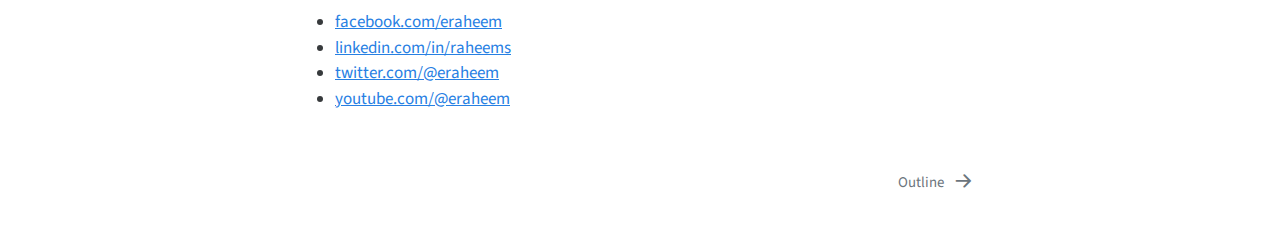
==== commit 6dd47301: "google analytics code inserted" ====
--- a/_book/index.html
+++ b/_book/index.html
@@ -115,7 +115,7 @@
         <li class="sidebar-item sidebar-item-section">
       <div class="sidebar-item-container"> 
             <a href="./python.html" class="sidebar-item-text sidebar-link">
- <span class="menu-text">PART 1: FINDING PYTHON</span></a>
+ <span class="menu-text">PART 1: STEP INTO PYTHON</span></a>
           <a class="sidebar-item-toggle text-start" data-bs-toggle="collapse" data-bs-target="#quarto-sidebar-section-1" aria-expanded="true" aria-label="Toggle section">
             <i class="bi bi-chevron-right ms-2"></i>
           </a> 
